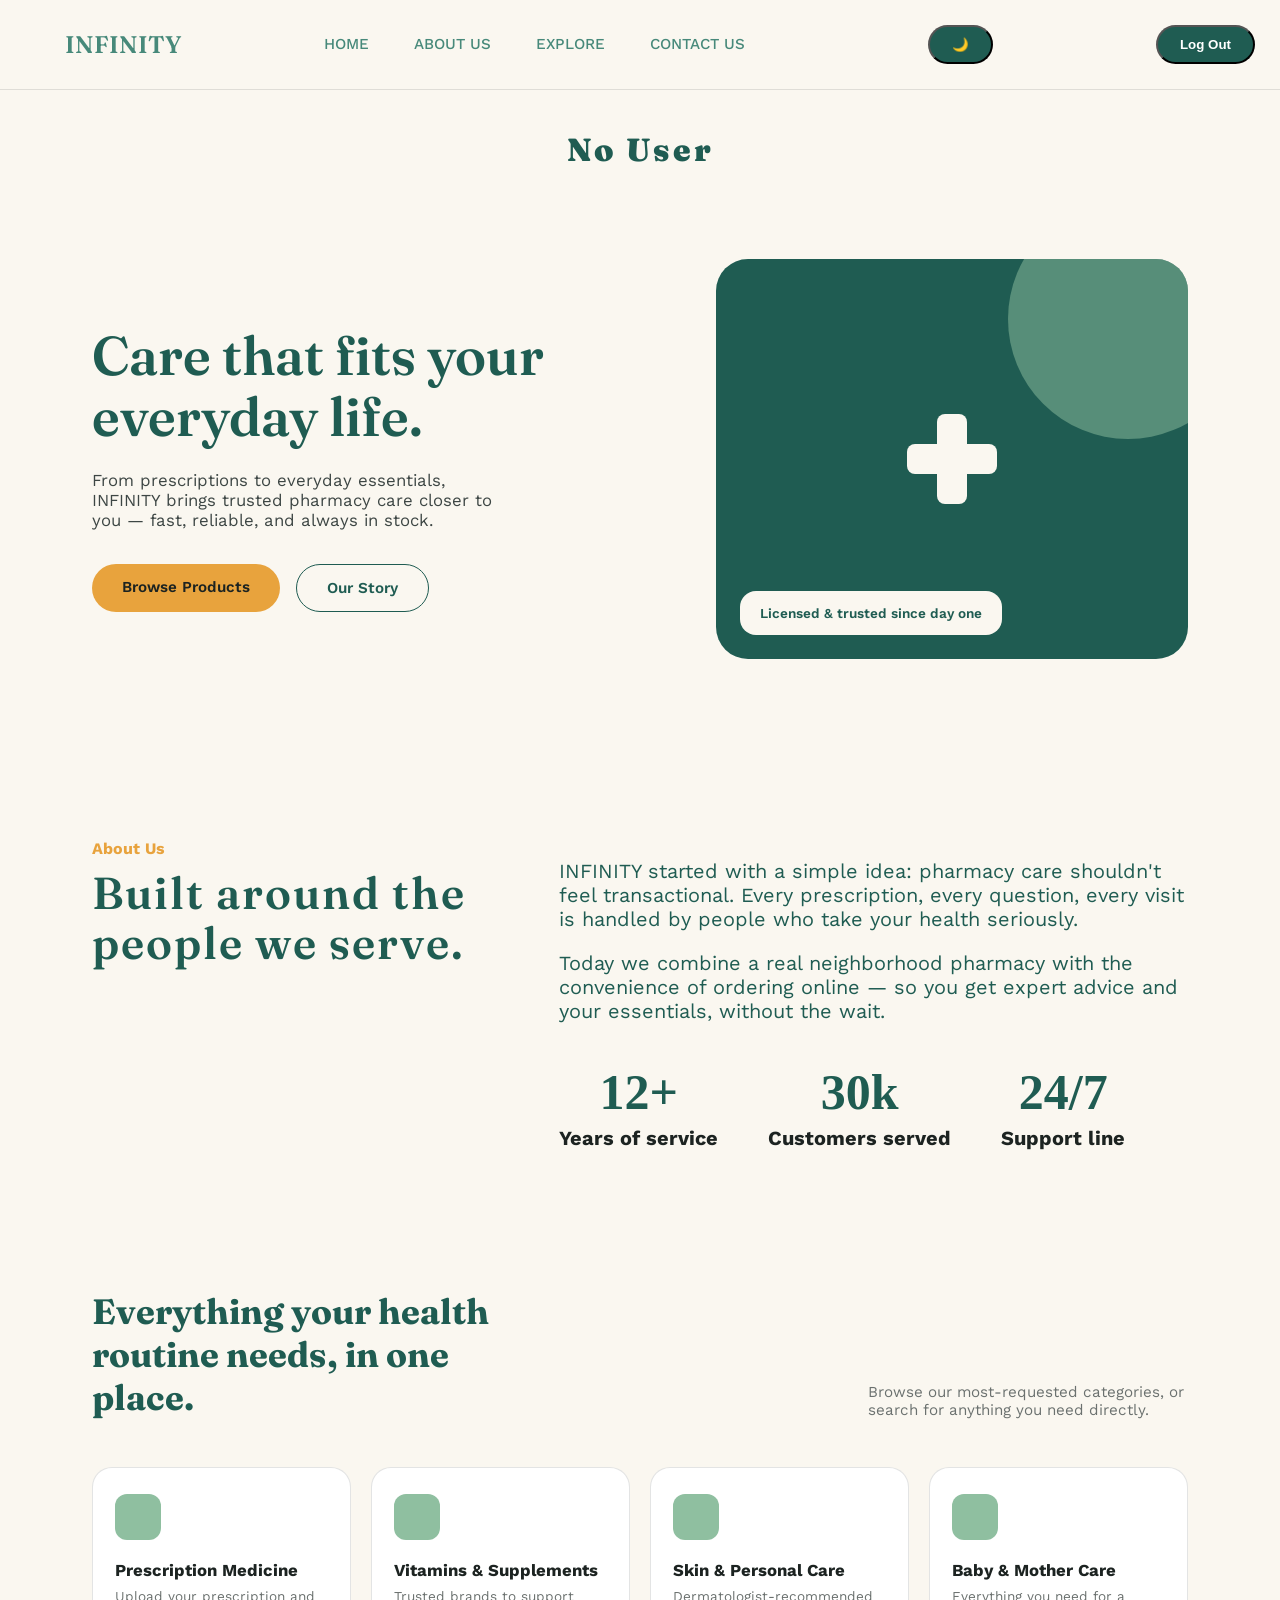
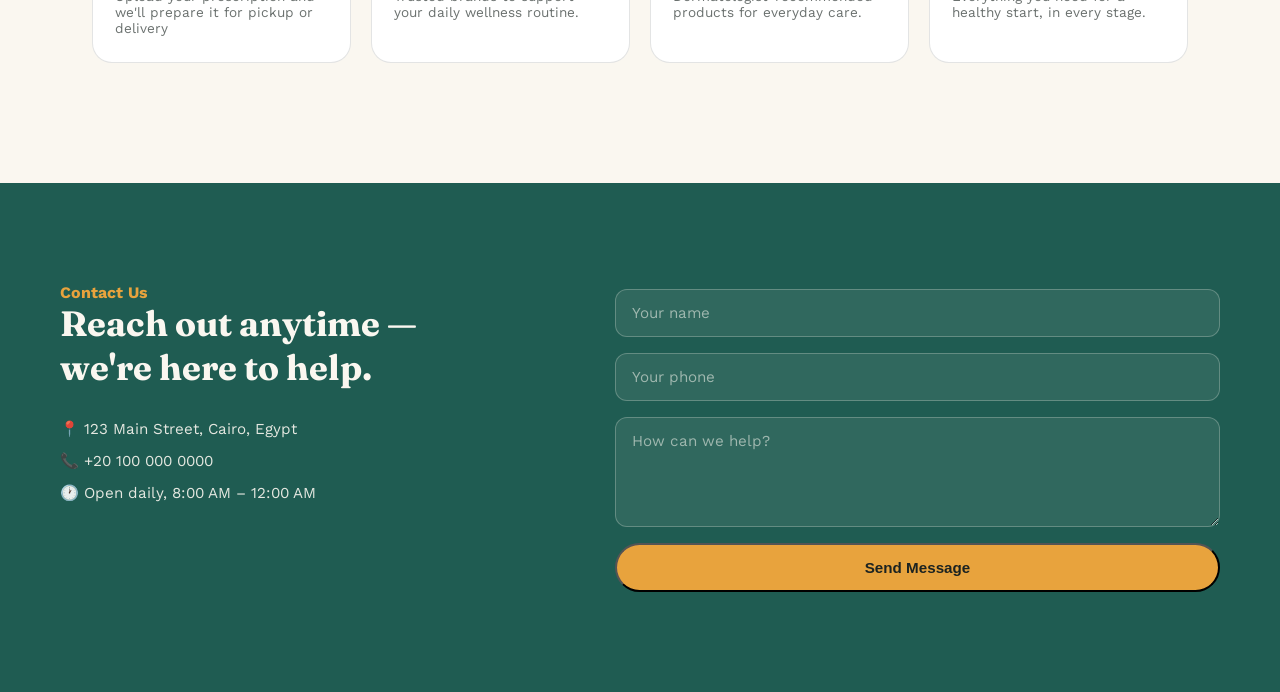
==== wb.html @ 4ef2ed78 "Add files via upload" ====
<!DOCTYPE html>
<html lang="en">

<head>
    <meta charset="UTF-8">
    <meta name="viewport" content="width=device-width, initial-scale=1.0">
    <title>INFINITY</title>
    <link rel="stylesheet" href="wb.css">
    <link
        href="https://fonts.googleapis.com/css2?family=Fraunces:opsz,wght@9..144,400;9..144,500;9..144,600;9..144,700&family=Work+Sans:wght@400;500;600;700&display=swap"
        rel="stylesheet">
    <link rel="preconnect" href="https://fonts.googleapis.com">
    <link rel="preconnect" href="https://fonts.gstatic.com" crossorigin>
</head>

<body onload="check()">
    <nav class="bar">
        <h2>INFINITY</h2>


        <ul>
            <li><a href="#home">HOME</a></li>
            <li><a href="#about">ABOUT US</a></li>
            <li><a href="#explore">EXPLORE</a></li>
            <li><a href="#contact">CONTACT US</a></li>
        </ul>
        <button id="themeToggle" class="ham">🌙</button>
        <button id="#" onclick="logout()">Log Out</button>

    </nav>
    <h2 id="viewname" class="head">No User</h2>
    <section id="home" class="mm">
        <div>
            <h1>Care that fits your everyday life.</h1>
            <p>From prescriptions to everyday essentials, INFINITY brings trusted pharmacy care closer to you — fast,
                reliable, and always in stock.</p>

            <div class="actions">
                <a href="" class="btnone">Browse Products</a>
                <a href="" class="btntwo">Our Story</a>
            </div>

        </div>
        <div class="isual">
            <div class="cross"></div>
            <div class="hero-badge">Licensed &amp; trusted since day one</div>
        </div>
        </div>
    </section>

    <section class="about" id="about">
        <div>
            <div class="section-label">About Us</div>
            <h2 class="uu">Built around the people we serve.</h2>
        </div>
        <div class="about-copy">
            <p>INFINITY started with a simple idea: pharmacy care shouldn't feel transactional. Every prescription,
                every question, every visit is handled by people who take your health seriously.</p>
            <p>Today we combine a real neighborhood pharmacy with the convenience of ordering online — so you get expert
                advice and your essentials, without the wait.</p>
            <div class="about-stats">
                <div>
                    <div class="stat-num">12+</div>
                    <div class="stat-label">Years of service</div>
                </div>
                <div>
                    <div class="stat-num">30k</div>
                    <div class="stat-label">Customers served</div>
                </div>
                <div>
                    <div class="stat-num">24/7</div>
                    <div class="stat-label">Support line</div>
                </div>
            </div>
        </div>
    </section>

    <section class="explore" id="explore">
        <div class="explore-head">
            <h2>Everything your health routine needs, in one place.</h2>
            <p>Browse our most-requested categories, or search for anything you need directly.</p>
        </div>
        <div class="product-grid">
            <div class="product-card">
                <div class="dot"></div>
                <h3>Prescription Medicine </h3>
                <p>Upload your prescription and we'll prepare it for pickup or delivery</p>
            </div>

            <div class="product-card">
                <div class="dot"></div>
                <h3>Vitamins & Supplements</h3>
                <p>Trusted brands to support your daily wellness routine.</p>
            </div>

            <div class="product-card">
                <div class="dot"></div>
                <h3>Skin & Personal Care </h3>
                <p>Dermatologist-recommended products for everyday care.</p>
            </div>

            <div class="product-card">
                <div class="dot"></div>
                <h3>Baby & Mother Care </h3>
                <p>Everything you need for a healthy start, in every stage.</p>
            </div>
        </div>


    </section>


    <section class="contact" id="contact">
        <div class="contact-inner">
            <div>
                <div class="section-label">Contact Us</div>
                <h2>Reach out anytime — we're here to help.</h2>
                <div class="contact-info">
                    <div>📍 123 Main Street, Cairo, Egypt</div>
                    <div>📞 +20 100 000 0000</div>
                    <div>🕐 Open daily, 8:00 AM – 12:00 AM</div>
                </div>
            </div>
            <form>
                <input type="text" placeholder="Your name" id="name">
                <input type="number" placeholder="Your phone" id="email">
                <textarea placeholder="How can we help?" id="area"></textarea>
                <button type="submit" class="btnone" onclick="sendToWhatsApp(event)">Send Message</button>
            </form>
        </div>
    </section>

    <script>
        function check() {
            let name = localStorage.getItem("play");
            if (name) {
                document.getElementById("viewname").innerText = "Welcome Back " + name;
            }
        }

        function logout() {
            localStorage.removeItem("play");
            window.location = "index.html";
        }

        function toggleTheme() {
            let html = document.documentElement;
            let current = html.getAttribute("data-theme");

            if (current === "dark") {
                html.setAttribute("data-theme", "light");
            } else {
                html.setAttribute("data-theme", "dark");
            }
        }

        document.getElementById("themeToggle").addEventListener("click", toggleTheme);
    </script>
</body>

</html>
---- wb.css ----
* {
   padding: 0;
   margin: 0;
   box-sizing: border-box;
   scroll-behavior: smooth;
 }

 :root {

   --cream: #FAF7F0;
   --deep-teal: #1F5C52;
   --sage: #8FBFA0;
   --amber: #E8A33D;
   --ink: #1C2321;
   --line: rgba(28, 35, 33, 0.12);
   --font-display: 'Fraunces', serif;
   --font-body: 'Work Sans', sans-serif;
   --font: 'Lucida Sans', 'Lucida Sans Regular', 'Lucida Grande', 'Lucida Sans Unicode', Geneva, Verdana, sans-serif;

 }

 [data-theme="dark"] {
  --cream: #14201D;
  --deep-teal: #5FAE9B;
  --sage: #6FA898;
  --amber: #E8A33D;
  --ink: #EDEBE6;
  --line: rgba(250, 247, 240, 0.12);
}
 .head {
   font-family: var(--font-display);
   font-size: 32px;
   font-weight: 900;
   padding: 10px 0;
   color: var(--deep-teal);
   font-style: var(--font);
   display: flex;
   justify-content: center;
   align-items: center;
   margin-top: 30px;
   border-radius: 20px;
   letter-spacing: 3px;
 }

 body {
   scroll-behavior: smooth;
   font-family: var(--font-body);
   background: var(--cream);
 }
.ham{
  border-radius: 50%;
  background-color: #E8A33D;
  padding: 30px;
}

 .bar {
   display: flex;
   justify-content: space-between;
   background-color: var(--teal-50);
    position: sticky;
    top: 0;
    z-index: 100;
   padding: 25px;
   background-color: #FAF7F0;
   border-bottom: 1px solid rgba(28, 35, 33, 0.12);
 }

 .bar h2 {
   font-size: 1.5rem;
   font-weight: 600;
   color: #47897A;
   position: relative;
   font-family: var(--font-display);
   left: 40px;
   top: 5px;
   letter-spacing: 0.3px;
 }

 .bar ul {
   list-style-type: none;
 }

 .bar li {
   display: inline-block;
 }

 .bar button {
   background-color: #1F5C52;
   padding: 10px 22px;
   border-radius: 25px;
   color: white;
   font-weight: bold;

 }

 .bar a {
   text-decoration: none;
   margin: 0 10px;
   font-size: 0.95rem;
   font-weight: 500;
   padding: 10px;
   border-radius: 10px;
   color: #47897A;
   transition: 0.3s all ease;
   display: inline-block;
   position: relative;
 }

 .bar a::after {
   content: '';
   position: absolute;
   left: 10px;
   bottom: 4px;
   width: 0;
   height: 2px;
   background: #E8A33D;
   transition: all 0.25s ease;
 }

 .bar a:hover::after {
   width: calc(100% - 20px);
 }

 .mm {
   display: grid;
   align-items: center;
   gap: 48px;
   padding: 80px 32px 100px;
   max-width: 1160px;
   margin: 0 auto;
   grid-template-columns: 1.1fr 0.9fr;
 }

 .mm h1 {
   font-family: var(--font-display);
   font-size: 3.4rem;
   font-weight: 600;
   color: var(--deep-teal);
   line-height: 1.12;
   max-width: 480px;
   margin-top: 20px;
 }

 .mm p {
   margin-top: 22px;
   font-size: 1.05rem;
   max-width: 420px;
   color: #3d4644;
 }

 .actions {
   margin-top: 34px;
   display: flex;
   gap: 16px;
 }

 .btnone {
   background-color: var(--amber);
   color: var(--ink);
   padding: 14px 30px;
   border-radius: 25px;
   text-decoration: none;
   font-weight: 600;
   font-size: 0.95rem;
 }

 .btntwo {
   border: 1.5px solid var(--deep-teal);
   color: var(--deep-teal);
   padding: 14px 30px;
   border-radius: 25px;
   font-weight: 600;
   font-size: 0.95rem;
   text-decoration: none;
 }

 .isual {
   position: relative;
   min-height: 400px;
   background: var(--deep-teal);
   border-radius: 32px;
   display: flex;
   align-items: center;
   justify-content: center;
   overflow: hidden;
 }

 .isual::before {
   content: '';
   position: absolute;
   width: 240px;
   height: 240px;
   background: var(--sage);
   border-radius: 50%;
   top: -60px;
   right: -60px;
   opacity: 0.5;
 }

 .cross {
   width: 90px;
   height: 90px;
   position: relative;
   z-index: 2;
 }

 .cross::before,
 .cross::after {
   content: '';
   position: absolute;
   background: var(--cream);
   border-radius: 8px;
 }

 .cross::before {
   width: 100%;
   height: 30px;
   top: 30px;
 }

 .cross::after {
   width: 30px;
   height: 100%;
   left: 30px;
 }

 .hero-badge {
   position: absolute;
   bottom: 24px;
   left: 24px;
   background: var(--cream);
   padding: 14px 20px;
   border-radius: 16px;
   font-size: 0.85rem;
   font-weight: 600;
   color: var(--deep-teal);
   z-index: 3;
 }

 .about {
   display: grid;
   margin: 0 auto;
   grid-template-columns: 0.6fr 0.9fr;
   max-width: 1160px;
   padding: 80px 32px;
   gap: 48px;
 }

 .stat-num {
   font-size: 50px;
   color: var(--deep-teal);
   font-family: 'Times New Roman', Times, serif;
   text-align: center;
   margin-bottom: 5px;
   font-weight: bold;

 }

 .about-stats {
   display: inline-flex;
   gap: 50px;
   margin-top: 40px;
 }

 .uu {
   font-family: var(--font-display);
   font-size: 2.8rem;
   font-weight: 600;
   color: var(--deep-teal);
   line-height: 1.12;
   max-width: 480px;
   margin-top: 10px;
   letter-spacing: 2px;
 }

 .section-label {
   color: var(--amber);
   font-weight: bold;
 }

 .stat-label {
   font-weight: 700;
   color: var(--ink);
 }

 .about-copy {
   color: var(--deep-teal);
   font-size: 20px;
 }

 .about-copy p {
   margin-top: 20px;
 }

 .product-grid {
   display: grid;
   grid-template-columns: repeat(4, 1fr);
   gap: 20px;
 }

 .product-card {
   background: #fff;
   border: 1px solid var(--line);
   border-radius: 20px;
   padding: 26px 22px;
   transition: all 0.2s ease;
 }

 .product-card:hover {
   border-color: var(--sage);
 }

 .dot {
   width: 46px;
   height: 46px;
   border-radius: 12px;
   background: var(--sage);
   margin-bottom: 20px;
 }

 .product-card h3 {
   font-size: 1.05rem;
   margin-bottom: 8px;
   color: var(--ink);
 }

 .product-card p {
   font-size: 0.85rem;
   color: #6b716f;
 }

 .explore-head {
   display: flex;
   justify-content: space-between;
   align-items: flex-end;
   margin-bottom: 48px;
   flex-wrap: wrap;
   gap: 20px;
 }

 .explore-head h2 {
   font-family: var(--font-display);
   font-size: 2.2rem;
   color: var(--deep-teal);
   max-width: 460px;
 }

 .explore-head p {
   max-width: 320px;
   color: #6b716f;
   font-size: 0.95rem;
 }

 .explore {
   padding: 60px 32px 120px;
   max-width: 1160px;
   margin: 0 auto;
 }

 .contact {
   background: var(--deep-teal);
   color: var(--cream);
   padding: 100px 32px;
 }

 .contact-inner {
   max-width: 1160px;
   margin: 0 auto;
   display: grid;
   grid-template-columns: 0.9fr 1.1fr;
   gap: 60px;
 }

 .contact h2 {
   font-family: var(--font-display);
   font-size: 2.2rem;
   max-width: 380px;
   line-height: 1.25;
 }

 .contact-info {
   margin-top: 30px;
   font-size: 0.95rem;
 }

 .contact-info div {
   margin-bottom: 14px;
   opacity: 0.9;
 }

 form {
   display: flex;
   flex-direction: column;
   gap: 16px;
 }
   input, textarea {
    background: rgba(250,247,240,0.08);
    border: 1px solid rgba(250,247,240,0.25);
    border-radius: 12px;
    padding: 14px 16px;
    color: var(--cream);
    font-family: var(--font-body);
    font-size: 0.95rem;
  }

  input::placeholder, textarea::placeholder { color: rgba(250,247,240,0.55); }

  textarea { resize: vertical; min-height: 110px; }

  form{
    align-self: flex-start;
    margin-top: 6px;
  }
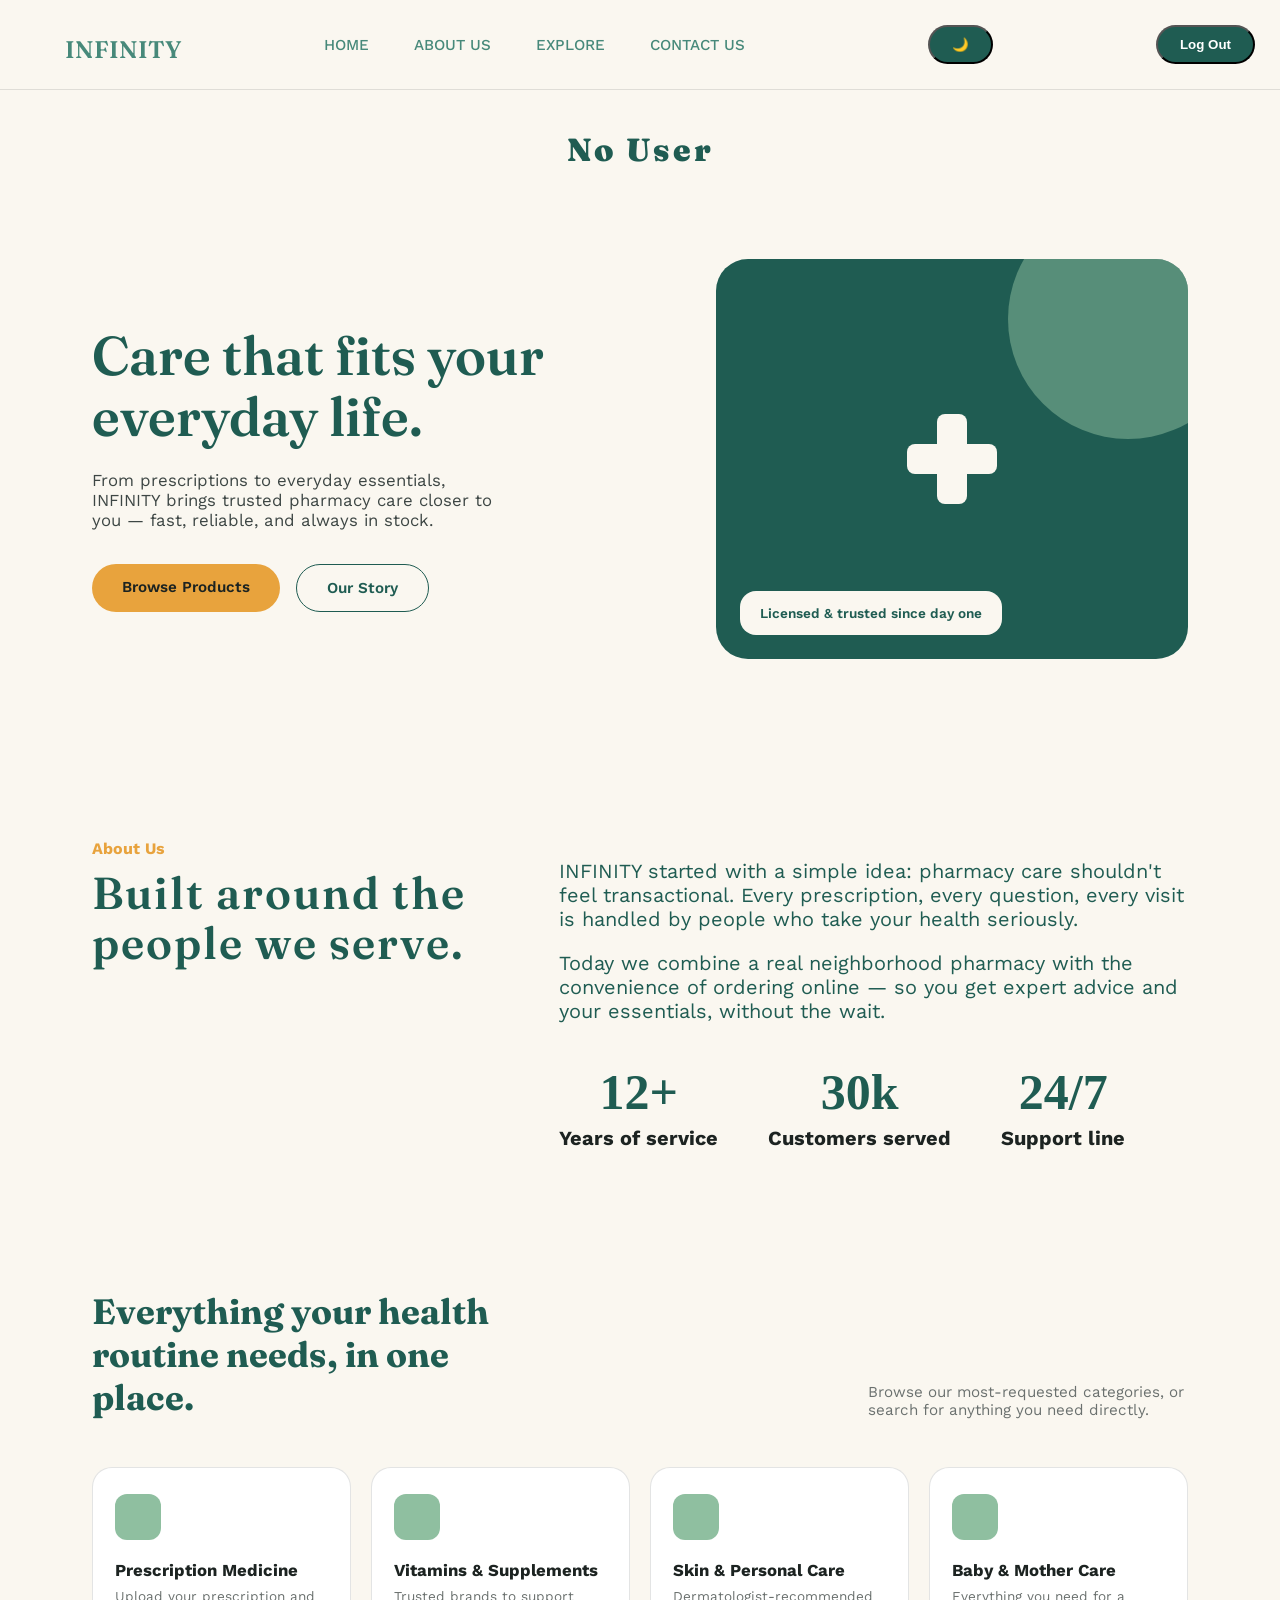
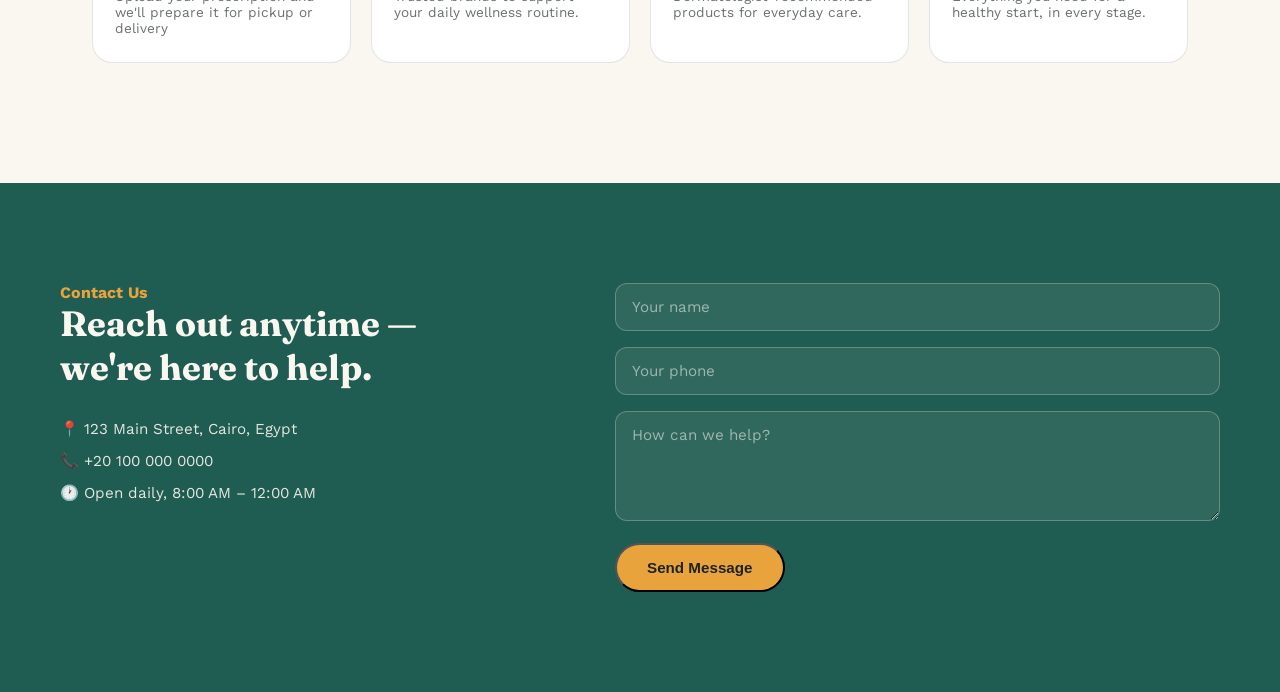
==== commit e30b6395: "Add files via upload" ====
--- a/wb.html
+++ b/wb.html
@@ -1,161 +1,179 @@
-<!DOCTYPE html>
-<html lang="en">
-
-<head>
-    <meta charset="UTF-8">
-    <meta name="viewport" content="width=device-width, initial-scale=1.0">
-    <title>INFINITY</title>
-    <link rel="stylesheet" href="wb.css">
-    <link
-        href="https://fonts.googleapis.com/css2?family=Fraunces:opsz,wght@9..144,400;9..144,500;9..144,600;9..144,700&family=Work+Sans:wght@400;500;600;700&display=swap"
-        rel="stylesheet">
-    <link rel="preconnect" href="https://fonts.googleapis.com">
-    <link rel="preconnect" href="https://fonts.gstatic.com" crossorigin>
-</head>
-
-<body onload="check()">
-    <nav class="bar">
-        <h2>INFINITY</h2>
-
-
-        <ul>
-            <li><a href="#home">HOME</a></li>
-            <li><a href="#about">ABOUT US</a></li>
-            <li><a href="#explore">EXPLORE</a></li>
-            <li><a href="#contact">CONTACT US</a></li>
-        </ul>
-        <button id="themeToggle" class="ham">🌙</button>
-        <button id="#" onclick="logout()">Log Out</button>
-
-    </nav>
-    <h2 id="viewname" class="head">No User</h2>
-    <section id="home" class="mm">
-        <div>
-            <h1>Care that fits your everyday life.</h1>
-            <p>From prescriptions to everyday essentials, INFINITY brings trusted pharmacy care closer to you — fast,
-                reliable, and always in stock.</p>
-
-            <div class="actions">
-                <a href="" class="btnone">Browse Products</a>
-                <a href="" class="btntwo">Our Story</a>
-            </div>
-
-        </div>
-        <div class="isual">
-            <div class="cross"></div>
-            <div class="hero-badge">Licensed &amp; trusted since day one</div>
-        </div>
-        </div>
-    </section>
-
-    <section class="about" id="about">
-        <div>
-            <div class="section-label">About Us</div>
-            <h2 class="uu">Built around the people we serve.</h2>
-        </div>
-        <div class="about-copy">
-            <p>INFINITY started with a simple idea: pharmacy care shouldn't feel transactional. Every prescription,
-                every question, every visit is handled by people who take your health seriously.</p>
-            <p>Today we combine a real neighborhood pharmacy with the convenience of ordering online — so you get expert
-                advice and your essentials, without the wait.</p>
-            <div class="about-stats">
-                <div>
-                    <div class="stat-num">12+</div>
-                    <div class="stat-label">Years of service</div>
-                </div>
-                <div>
-                    <div class="stat-num">30k</div>
-                    <div class="stat-label">Customers served</div>
-                </div>
-                <div>
-                    <div class="stat-num">24/7</div>
-                    <div class="stat-label">Support line</div>
-                </div>
-            </div>
-        </div>
-    </section>
-
-    <section class="explore" id="explore">
-        <div class="explore-head">
-            <h2>Everything your health routine needs, in one place.</h2>
-            <p>Browse our most-requested categories, or search for anything you need directly.</p>
-        </div>
-        <div class="product-grid">
-            <div class="product-card">
-                <div class="dot"></div>
-                <h3>Prescription Medicine </h3>
-                <p>Upload your prescription and we'll prepare it for pickup or delivery</p>
-            </div>
-
-            <div class="product-card">
-                <div class="dot"></div>
-                <h3>Vitamins & Supplements</h3>
-                <p>Trusted brands to support your daily wellness routine.</p>
-            </div>
-
-            <div class="product-card">
-                <div class="dot"></div>
-                <h3>Skin & Personal Care </h3>
-                <p>Dermatologist-recommended products for everyday care.</p>
-            </div>
-
-            <div class="product-card">
-                <div class="dot"></div>
-                <h3>Baby & Mother Care </h3>
-                <p>Everything you need for a healthy start, in every stage.</p>
-            </div>
-        </div>
-
-
-    </section>
-
-
-    <section class="contact" id="contact">
-        <div class="contact-inner">
-            <div>
-                <div class="section-label">Contact Us</div>
-                <h2>Reach out anytime — we're here to help.</h2>
-                <div class="contact-info">
-                    <div>📍 123 Main Street, Cairo, Egypt</div>
-                    <div>📞 +20 100 000 0000</div>
-                    <div>🕐 Open daily, 8:00 AM – 12:00 AM</div>
-                </div>
-            </div>
-            <form>
-                <input type="text" placeholder="Your name" id="name">
-                <input type="number" placeholder="Your phone" id="email">
-                <textarea placeholder="How can we help?" id="area"></textarea>
-                <button type="submit" class="btnone" onclick="sendToWhatsApp(event)">Send Message</button>
-            </form>
-        </div>
-    </section>
-
-    <script>
-        function check() {
-            let name = localStorage.getItem("play");
-            if (name) {
-                document.getElementById("viewname").innerText = "Welcome Back " + name;
-            }
-        }
-
-        function logout() {
-            localStorage.removeItem("play");
-            window.location = "index.html";
-        }
-
-        function toggleTheme() {
-            let html = document.documentElement;
-            let current = html.getAttribute("data-theme");
-
-            if (current === "dark") {
-                html.setAttribute("data-theme", "light");
-            } else {
-                html.setAttribute("data-theme", "dark");
-            }
-        }
-
-        document.getElementById("themeToggle").addEventListener("click", toggleTheme);
-    </script>
-</body>
-
-</html>+<!DOCTYPE html>
+<html lang="en">
+
+<head>
+    <meta charset="UTF-8">
+    <meta name="viewport" content="width=device-width, initial-scale=1.0">
+    <title>INFINITY</title>
+    <link rel="stylesheet" href="wb.css">
+    <link
+        href="https://fonts.googleapis.com/css2?family=Fraunces:opsz,wght@9..144,400;9..144,500;9..144,600;9..144,700&family=Work+Sans:wght@400;500;600;700&display=swap"
+        rel="stylesheet">
+    <link rel="preconnect" href="https://fonts.googleapis.com">
+    <link rel="preconnect" href="https://fonts.gstatic.com" crossorigin>
+</head>
+
+<body onload="check()">
+<nav class="bar">
+    <h2>INFINITY</h2>
+    <ul id="navLinks">
+        <li><a href="#home">HOME</a></li>
+        <li><a href="#about">ABOUT US</a></li>
+        <li><a href="#explore">EXPLORE</a></li>
+        <li><a href="#contact">CONTACT US</a></li>
+    </ul>
+    <button id="themeToggle">🌙</button>
+    <button id="#" onclick="logout()">Log Out</button>
+    <button id="hamburger" class="ham-btn">☰</button>
+</nav>
+    <h2 id="viewname" class="head">No User</h2>
+    <section id="home" class="mm">
+        <div>
+            <h1>Care that fits your everyday life.</h1>
+            <p>From prescriptions to everyday essentials, INFINITY brings trusted pharmacy care closer to you — fast,
+                reliable, and always in stock.</p>
+
+            <div class="actions">
+                <a href="" class="btnone">Browse Products</a>
+                <a href="" class="btntwo">Our Story</a>
+            </div>
+
+        </div>
+        <div class="isual">
+            <div class="cross"></div>
+            <div class="hero-badge">Licensed &amp; trusted since day one</div>
+        </div>
+    </section>
+
+    <section class="about" id="about">
+        <div>
+            <div class="section-label">About Us</div>
+            <h2 class="uu">Built around the people we serve.</h2>
+        </div>
+        <div class="about-copy">
+            <p>INFINITY started with a simple idea: pharmacy care shouldn't feel transactional. Every prescription,
+                every question, every visit is handled by people who take your health seriously.</p>
+            <p>Today we combine a real neighborhood pharmacy with the convenience of ordering online — so you get expert
+                advice and your essentials, without the wait.</p>
+            <div class="about-stats">
+                <div>
+                    <div class="stat-num">12+</div>
+                    <div class="stat-label">Years of service</div>
+                </div>
+                <div>
+                    <div class="stat-num">30k</div>
+                    <div class="stat-label">Customers served</div>
+                </div>
+                <div>
+                    <div class="stat-num">24/7</div>
+                    <div class="stat-label">Support line</div>
+                </div>
+            </div>
+        </div>
+    </section>
+
+    <section class="explore" id="explore">
+        <div class="explore-head">
+            <h2>Everything your health routine needs, in one place.</h2>
+            <p>Browse our most-requested categories, or search for anything you need directly.</p>
+        </div>
+        <div class="product-grid">
+            <div class="product-card">
+                <div class="dot"></div>
+                <h3>Prescription Medicine </h3>
+                <p>Upload your prescription and we'll prepare it for pickup or delivery</p>
+            </div>
+
+            <div class="product-card">
+                <div class="dot"></div>
+                <h3>Vitamins & Supplements</h3>
+                <p>Trusted brands to support your daily wellness routine.</p>
+            </div>
+
+            <div class="product-card">
+                <div class="dot"></div>
+                <h3>Skin & Personal Care </h3>
+                <p>Dermatologist-recommended products for everyday care.</p>
+            </div>
+
+            <div class="product-card">
+                <div class="dot"></div>
+                <h3>Baby & Mother Care </h3>
+                <p>Everything you need for a healthy start, in every stage.</p>
+            </div>
+        </div>
+
+
+    </section>
+
+
+    <section class="contact" id="contact">
+        <div class="contact-inner">
+            <div>
+                <div class="section-label">Contact Us</div>
+                <h2>Reach out anytime — we're here to help.</h2>
+                <div class="contact-info">
+                    <div>📍 123 Main Street, Cairo, Egypt</div>
+                    <div>📞 +20 100 000 0000</div>
+                    <div>🕐 Open daily, 8:00 AM – 12:00 AM</div>
+                </div>
+            </div>
+            <form onsubmit="sendToWhatsApp(event)">
+                <input type="text" placeholder="Your name" id="name">
+                <input type="tel" placeholder="Your phone" id="email">
+                <textarea placeholder="How can we help?" id="area"></textarea>
+                <button type="submit" class="btnone">Send Message</button>
+            </form>
+        </div>
+    </section>
+
+    <script>
+        function check() {
+            let name = localStorage.getItem("play");
+            if (name) {
+                document.getElementById("viewname").innerText = "Welcome Back " + name;
+            }
+        }
+
+        function logout() {
+            localStorage.removeItem("play");
+            window.location = "index.html";
+        }
+
+        function toggleTheme() {
+            let html = document.documentElement;
+            let current = html.getAttribute("data-theme");
+
+            if (current === "dark") {
+                html.setAttribute("data-theme", "light");
+            } else {
+                html.setAttribute("data-theme", "dark");
+            }
+        }
+
+        document.getElementById("themeToggle").addEventListener("click", toggleTheme);
+
+        function toggleMenu() {
+            document.getElementById("navLinks").classList.toggle("show");
+        }
+
+        document.getElementById("hamburger").addEventListener("click", toggleMenu);
+
+        function sendToWhatsApp(event) {
+            event.preventDefault();
+            let name = document.getElementById("name").value;
+            let email = document.getElementById("email").value;
+            let message = document.getElementById("area").value;
+
+            let text = "New Message From " + name + '\n' + "The Phone is: " + email + '\n' + "The Message is: " + message;
+
+            let pn = "201211196313";
+
+            let url = "https://wa.me/" + pn + "?text=" + encodeURIComponent(text);
+
+            window.open(url, "_blank");
+        }
+    </script>
+</body>
+
+</html>
--- a/wb.css
+++ b/wb.css
@@ -1,414 +1,550 @@
- * {
-   padding: 0;
-   margin: 0;
-   box-sizing: border-box;
-   scroll-behavior: smooth;
- }
-
- :root {
-
-   --cream: #FAF7F0;
-   --deep-teal: #1F5C52;
-   --sage: #8FBFA0;
-   --amber: #E8A33D;
-   --ink: #1C2321;
-   --line: rgba(28, 35, 33, 0.12);
-   --font-display: 'Fraunces', serif;
-   --font-body: 'Work Sans', sans-serif;
-   --font: 'Lucida Sans', 'Lucida Sans Regular', 'Lucida Grande', 'Lucida Sans Unicode', Geneva, Verdana, sans-serif;
-
- }
-
- [data-theme="dark"] {
-  --cream: #14201D;
-  --deep-teal: #5FAE9B;
-  --sage: #6FA898;
-  --amber: #E8A33D;
-  --ink: #EDEBE6;
-  --line: rgba(250, 247, 240, 0.12);
-}
- .head {
-   font-family: var(--font-display);
-   font-size: 32px;
-   font-weight: 900;
-   padding: 10px 0;
-   color: var(--deep-teal);
-   font-style: var(--font);
-   display: flex;
-   justify-content: center;
-   align-items: center;
-   margin-top: 30px;
-   border-radius: 20px;
-   letter-spacing: 3px;
- }
-
- body {
-   scroll-behavior: smooth;
-   font-family: var(--font-body);
-   background: var(--cream);
- }
-.ham{
-  border-radius: 50%;
-  background-color: #E8A33D;
-  padding: 30px;
-}
-
- .bar {
-   display: flex;
-   justify-content: space-between;
-   background-color: var(--teal-50);
-    position: sticky;
-    top: 0;
-    z-index: 100;
-   padding: 25px;
-   background-color: #FAF7F0;
-   border-bottom: 1px solid rgba(28, 35, 33, 0.12);
- }
-
- .bar h2 {
-   font-size: 1.5rem;
-   font-weight: 600;
-   color: #47897A;
-   position: relative;
-   font-family: var(--font-display);
-   left: 40px;
-   top: 5px;
-   letter-spacing: 0.3px;
- }
-
- .bar ul {
-   list-style-type: none;
- }
-
- .bar li {
-   display: inline-block;
- }
-
- .bar button {
-   background-color: #1F5C52;
-   padding: 10px 22px;
-   border-radius: 25px;
-   color: white;
-   font-weight: bold;
-
- }
-
- .bar a {
-   text-decoration: none;
-   margin: 0 10px;
-   font-size: 0.95rem;
-   font-weight: 500;
-   padding: 10px;
-   border-radius: 10px;
-   color: #47897A;
-   transition: 0.3s all ease;
-   display: inline-block;
-   position: relative;
- }
-
- .bar a::after {
-   content: '';
-   position: absolute;
-   left: 10px;
-   bottom: 4px;
-   width: 0;
-   height: 2px;
-   background: #E8A33D;
-   transition: all 0.25s ease;
- }
-
- .bar a:hover::after {
-   width: calc(100% - 20px);
- }
-
- .mm {
-   display: grid;
-   align-items: center;
-   gap: 48px;
-   padding: 80px 32px 100px;
-   max-width: 1160px;
-   margin: 0 auto;
-   grid-template-columns: 1.1fr 0.9fr;
- }
-
- .mm h1 {
-   font-family: var(--font-display);
-   font-size: 3.4rem;
-   font-weight: 600;
-   color: var(--deep-teal);
-   line-height: 1.12;
-   max-width: 480px;
-   margin-top: 20px;
- }
-
- .mm p {
-   margin-top: 22px;
-   font-size: 1.05rem;
-   max-width: 420px;
-   color: #3d4644;
- }
-
- .actions {
-   margin-top: 34px;
-   display: flex;
-   gap: 16px;
- }
-
- .btnone {
-   background-color: var(--amber);
-   color: var(--ink);
-   padding: 14px 30px;
-   border-radius: 25px;
-   text-decoration: none;
-   font-weight: 600;
-   font-size: 0.95rem;
- }
-
- .btntwo {
-   border: 1.5px solid var(--deep-teal);
-   color: var(--deep-teal);
-   padding: 14px 30px;
-   border-radius: 25px;
-   font-weight: 600;
-   font-size: 0.95rem;
-   text-decoration: none;
- }
-
- .isual {
-   position: relative;
-   min-height: 400px;
-   background: var(--deep-teal);
-   border-radius: 32px;
-   display: flex;
-   align-items: center;
-   justify-content: center;
-   overflow: hidden;
- }
-
- .isual::before {
-   content: '';
-   position: absolute;
-   width: 240px;
-   height: 240px;
-   background: var(--sage);
-   border-radius: 50%;
-   top: -60px;
-   right: -60px;
-   opacity: 0.5;
- }
-
- .cross {
-   width: 90px;
-   height: 90px;
-   position: relative;
-   z-index: 2;
- }
-
- .cross::before,
- .cross::after {
-   content: '';
-   position: absolute;
-   background: var(--cream);
-   border-radius: 8px;
- }
-
- .cross::before {
-   width: 100%;
-   height: 30px;
-   top: 30px;
- }
-
- .cross::after {
-   width: 30px;
-   height: 100%;
-   left: 30px;
- }
-
- .hero-badge {
-   position: absolute;
-   bottom: 24px;
-   left: 24px;
-   background: var(--cream);
-   padding: 14px 20px;
-   border-radius: 16px;
-   font-size: 0.85rem;
-   font-weight: 600;
-   color: var(--deep-teal);
-   z-index: 3;
- }
-
- .about {
-   display: grid;
-   margin: 0 auto;
-   grid-template-columns: 0.6fr 0.9fr;
-   max-width: 1160px;
-   padding: 80px 32px;
-   gap: 48px;
- }
-
- .stat-num {
-   font-size: 50px;
-   color: var(--deep-teal);
-   font-family: 'Times New Roman', Times, serif;
-   text-align: center;
-   margin-bottom: 5px;
-   font-weight: bold;
-
- }
-
- .about-stats {
-   display: inline-flex;
-   gap: 50px;
-   margin-top: 40px;
- }
-
- .uu {
-   font-family: var(--font-display);
-   font-size: 2.8rem;
-   font-weight: 600;
-   color: var(--deep-teal);
-   line-height: 1.12;
-   max-width: 480px;
-   margin-top: 10px;
-   letter-spacing: 2px;
- }
-
- .section-label {
-   color: var(--amber);
-   font-weight: bold;
- }
-
- .stat-label {
-   font-weight: 700;
-   color: var(--ink);
- }
-
- .about-copy {
-   color: var(--deep-teal);
-   font-size: 20px;
- }
-
- .about-copy p {
-   margin-top: 20px;
- }
-
- .product-grid {
-   display: grid;
-   grid-template-columns: repeat(4, 1fr);
-   gap: 20px;
- }
-
- .product-card {
-   background: #fff;
-   border: 1px solid var(--line);
-   border-radius: 20px;
-   padding: 26px 22px;
-   transition: all 0.2s ease;
- }
-
- .product-card:hover {
-   border-color: var(--sage);
- }
-
- .dot {
-   width: 46px;
-   height: 46px;
-   border-radius: 12px;
-   background: var(--sage);
-   margin-bottom: 20px;
- }
-
- .product-card h3 {
-   font-size: 1.05rem;
-   margin-bottom: 8px;
-   color: var(--ink);
- }
-
- .product-card p {
-   font-size: 0.85rem;
-   color: #6b716f;
- }
-
- .explore-head {
-   display: flex;
-   justify-content: space-between;
-   align-items: flex-end;
-   margin-bottom: 48px;
-   flex-wrap: wrap;
-   gap: 20px;
- }
-
- .explore-head h2 {
-   font-family: var(--font-display);
-   font-size: 2.2rem;
-   color: var(--deep-teal);
-   max-width: 460px;
- }
-
- .explore-head p {
-   max-width: 320px;
-   color: #6b716f;
-   font-size: 0.95rem;
- }
-
- .explore {
-   padding: 60px 32px 120px;
-   max-width: 1160px;
-   margin: 0 auto;
- }
-
- .contact {
-   background: var(--deep-teal);
-   color: var(--cream);
-   padding: 100px 32px;
- }
-
- .contact-inner {
-   max-width: 1160px;
-   margin: 0 auto;
-   display: grid;
-   grid-template-columns: 0.9fr 1.1fr;
-   gap: 60px;
- }
-
- .contact h2 {
-   font-family: var(--font-display);
-   font-size: 2.2rem;
-   max-width: 380px;
-   line-height: 1.25;
- }
-
- .contact-info {
-   margin-top: 30px;
-   font-size: 0.95rem;
- }
-
- .contact-info div {
-   margin-bottom: 14px;
-   opacity: 0.9;
- }
-
- form {
-   display: flex;
-   flex-direction: column;
-   gap: 16px;
- }
-   input, textarea {
-    background: rgba(250,247,240,0.08);
-    border: 1px solid rgba(250,247,240,0.25);
-    border-radius: 12px;
-    padding: 14px 16px;
-    color: var(--cream);
-    font-family: var(--font-body);
-    font-size: 0.95rem;
-  }
-
-  input::placeholder, textarea::placeholder { color: rgba(250,247,240,0.55); }
-
-  textarea { resize: vertical; min-height: 110px; }
-
-  form{
-    align-self: flex-start;
-    margin-top: 6px;
-  }
-  +* {
+   padding: 0;
+   margin: 0;
+   box-sizing: border-box;
+   scroll-behavior: smooth;
+ }
+
+ :root {
+
+   --cream: #FAF7F0;
+   --deep-teal: #1F5C52;
+   --sage: #8FBFA0;
+   --amber: #E8A33D;
+   --ink: #1C2321;
+   --line: rgba(28, 35, 33, 0.12);
+   --font-display: 'Fraunces', serif;
+   --font-body: 'Work Sans', sans-serif;
+   --font: 'Lucida Sans', 'Lucida Sans Regular', 'Lucida Grande', 'Lucida Sans Unicode', Geneva, Verdana, sans-serif;
+
+ }
+
+ [data-theme="dark"] {
+  --cream: #14201D;
+  --deep-teal: #5FAE9B;
+  --sage: #6FA898;
+  --amber: #E8A33D;
+  --ink: #EDEBE6;
+  --line: rgba(250, 247, 240, 0.12);
+}
+ .head {
+   font-family: var(--font-display);
+   font-size: 32px;
+   font-weight: 900;
+   padding: 10px 0;
+   color: var(--deep-teal);
+   font-style: var(--font);
+   display: flex;
+   justify-content: center;
+   align-items: center;
+   margin-top: 30px;
+   border-radius: 20px;
+   letter-spacing: 3px;
+ }
+
+ body {
+   scroll-behavior: smooth;
+   font-family: var(--font-body);
+   background: var(--cream);
+ }
+.ham{
+  border-radius: 50%;
+  background-color: #E8A33D;
+  padding: 30px;
+}
+
+/* زرار الهمبرجر: مخفي على الشاشات الكبيرة، هيظهر بس في الـ media query تحت */
+.ham-btn {
+    display: none;
+    background: none;
+    border: none;
+    font-size: 1.8rem;
+    color: var(--deep-teal);
+    cursor: pointer;
+}
+
+ .bar {
+   display: flex;
+   justify-content: space-between;
+   align-items: center;
+   background-color: var(--teal-50);
+    position: sticky;
+    top: 0;
+    z-index: 100;
+   padding: 25px;
+   background-color: #FAF7F0;
+   border-bottom: 1px solid rgba(28, 35, 33, 0.12);
+ }
+
+ .bar h2 {
+   font-size: 1.5rem;
+   font-weight: 600;
+   color: #47897A;
+   position: relative;
+   font-family: var(--font-display);
+   left: 40px;
+   top: 5px;
+   letter-spacing: 0.3px;
+ }
+
+ .bar ul {
+   list-style-type: none;
+ }
+
+ .bar li {
+   display: inline-block;
+ }
+
+ .bar button {
+   background-color: #1F5C52;
+   padding: 10px 22px;
+   border-radius: 25px;
+   color: white;
+   font-weight: bold;
+
+ }
+
+ .bar a {
+   text-decoration: none;
+   margin: 0 10px;
+   font-size: 0.95rem;
+   font-weight: 500;
+   padding: 10px;
+   border-radius: 10px;
+   color: #47897A;
+   transition: 0.3s all ease;
+   display: inline-block;
+   position: relative;
+ }
+
+ .bar a::after {
+   content: '';
+   position: absolute;
+   left: 10px;
+   bottom: 4px;
+   width: 0;
+   height: 2px;
+   background: #E8A33D;
+   transition: all 0.25s ease;
+ }
+
+ .bar a:hover::after {
+   width: calc(100% - 20px);
+ }
+
+ .mm {
+   display: grid;
+   align-items: center;
+   gap: 48px;
+   padding: 80px 32px 100px;
+   max-width: 1160px;
+   margin: 0 auto;
+   grid-template-columns: 1.1fr 0.9fr;
+ }
+
+ .mm h1 {
+   font-family: var(--font-display);
+   font-size: 3.4rem;
+   font-weight: 600;
+   color: var(--deep-teal);
+   line-height: 1.12;
+   max-width: 480px;
+   margin-top: 20px;
+ }
+
+ .mm p {
+   margin-top: 22px;
+   font-size: 1.05rem;
+   max-width: 420px;
+   color: #3d4644;
+ }
+
+ .actions {
+   margin-top: 34px;
+   display: flex;
+   gap: 16px;
+ }
+
+ .btnone {
+   background-color: var(--amber);
+   color: var(--ink);
+   padding: 14px 30px;
+   border-radius: 25px;
+   text-decoration: none;
+   font-weight: 600;
+   font-size: 0.95rem;
+ }
+
+ .btntwo {
+   border: 1.5px solid var(--deep-teal);
+   color: var(--deep-teal);
+   padding: 14px 30px;
+   border-radius: 25px;
+   font-weight: 600;
+   font-size: 0.95rem;
+   text-decoration: none;
+ }
+
+ .isual {
+   position: relative;
+   min-height: 400px;
+   background: var(--deep-teal);
+   border-radius: 32px;
+   display: flex;
+   align-items: center;
+   justify-content: center;
+   overflow: hidden;
+ }
+
+ .isual::before {
+   content: '';
+   position: absolute;
+   width: 240px;
+   height: 240px;
+   background: var(--sage);
+   border-radius: 50%;
+   top: -60px;
+   right: -60px;
+   opacity: 0.5;
+ }
+
+ .cross {
+   width: 90px;
+   height: 90px;
+   position: relative;
+   z-index: 2;
+ }
+
+ .cross::before,
+ .cross::after {
+   content: '';
+   position: absolute;
+   background: var(--cream);
+   border-radius: 8px;
+ }
+
+ .cross::before {
+   width: 100%;
+   height: 30px;
+   top: 30px;
+ }
+
+ .cross::after {
+   width: 30px;
+   height: 100%;
+   left: 30px;
+ }
+
+ .hero-badge {
+   position: absolute;
+   bottom: 24px;
+   left: 24px;
+   background: var(--cream);
+   padding: 14px 20px;
+   border-radius: 16px;
+   font-size: 0.85rem;
+   font-weight: 600;
+   color: var(--deep-teal);
+   z-index: 3;
+ }
+
+ .about {
+   display: grid;
+   margin: 0 auto;
+   grid-template-columns: 0.6fr 0.9fr;
+   max-width: 1160px;
+   padding: 80px 32px;
+   gap: 48px;
+ }
+
+ .stat-num {
+   font-size: 50px;
+   color: var(--deep-teal);
+   font-family: 'Times New Roman', Times, serif;
+   text-align: center;
+   margin-bottom: 5px;
+   font-weight: bold;
+
+ }
+
+ .about-stats {
+   display: inline-flex;
+   gap: 50px;
+   margin-top: 40px;
+ }
+
+ .uu {
+   font-family: var(--font-display);
+   font-size: 2.8rem;
+   font-weight: 600;
+   color: var(--deep-teal);
+   line-height: 1.12;
+   max-width: 480px;
+   margin-top: 10px;
+   letter-spacing: 2px;
+ }
+
+ .section-label {
+   color: var(--amber);
+   font-weight: bold;
+ }
+
+ .stat-label {
+   font-weight: 700;
+   color: var(--ink);
+ }
+
+ .about-copy {
+   color: var(--deep-teal);
+   font-size: 20px;
+ }
+
+ .about-copy p {
+   margin-top: 20px;
+ }
+
+ .product-grid {
+   display: grid;
+   grid-template-columns: repeat(4, 1fr);
+   gap: 20px;
+ }
+
+ .product-card {
+   background: #fff;
+   border: 1px solid var(--line);
+   border-radius: 20px;
+   padding: 26px 22px;
+   transition: all 0.2s ease;
+ }
+
+ .product-card:hover {
+   border-color: var(--sage);
+ }
+
+ .dot {
+   width: 46px;
+   height: 46px;
+   border-radius: 12px;
+   background: var(--sage);
+   margin-bottom: 20px;
+ }
+
+ .product-card h3 {
+   font-size: 1.05rem;
+   margin-bottom: 8px;
+   color: var(--ink);
+ }
+
+ .product-card p {
+   font-size: 0.85rem;
+   color: #6b716f;
+ }
+
+ .explore-head {
+   display: flex;
+   justify-content: space-between;
+   align-items: flex-end;
+   margin-bottom: 48px;
+   flex-wrap: wrap;
+   gap: 20px;
+ }
+
+ .explore-head h2 {
+   font-family: var(--font-display);
+   font-size: 2.2rem;
+   color: var(--deep-teal);
+   max-width: 460px;
+ }
+
+ .explore-head p {
+   max-width: 320px;
+   color: #6b716f;
+   font-size: 0.95rem;
+ }
+
+ .explore {
+   padding: 60px 32px 120px;
+   max-width: 1160px;
+   margin: 0 auto;
+ }
+
+ .contact {
+   background: var(--deep-teal);
+   color: var(--cream);
+   padding: 100px 32px;
+ }
+
+ .contact-inner {
+   max-width: 1160px;
+   margin: 0 auto;
+   display: grid;
+   grid-template-columns: 0.9fr 1.1fr;
+   gap: 60px;
+ }
+
+ .contact h2 {
+   font-family: var(--font-display);
+   font-size: 2.2rem;
+   max-width: 380px;
+   line-height: 1.25;
+ }
+
+ .contact-info {
+   margin-top: 30px;
+   font-size: 0.95rem;
+ }
+
+ .contact-info div {
+   margin-bottom: 14px;
+   opacity: 0.9;
+ }
+
+ form {
+   display: flex;
+   flex-direction: column;
+   gap: 16px;
+ }
+   input, textarea {
+    background: rgba(250,247,240,0.08);
+    border: 1px solid rgba(250,247,240,0.25);
+    border-radius: 12px;
+    padding: 14px 16px;
+    color: var(--cream);
+    font-family: var(--font-body);
+    font-size: 0.95rem;
+  }
+
+  input::placeholder, textarea::placeholder { color: rgba(250,247,240,0.55); }
+
+  textarea { resize: vertical; min-height: 110px; }
+
+  form .btnone{
+    align-self: flex-start;
+    margin-top: 6px;
+  }
+
+  /* ==================== RESPONSIVE ==================== */
+
+@media (max-width: 900px) {
+  .bar {
+    flex-wrap: wrap;
+    padding: 15px;
+  }
+
+  .bar h2 {
+    left: 0;
+    top: 0;
+  }
+
+  /* هنا بس، جوه الموبايل، نخفي القائمة الأصلية ونظهر الهمبرجر */
+  .bar ul {
+    display: none;
+    position: absolute;
+    top: 100%;
+    left: 0;
+    right: 0;
+    background: var(--cream);
+    flex-direction: column;
+    padding: 20px;
+    border-bottom: 1px solid var(--line);
+  }
+
+  .bar ul.show {
+    display: flex;
+  }
+
+  .bar li {
+    display: block;
+    text-align: center;
+    margin: 8px 0;
+  }
+
+  .ham-btn {
+    display: block;
+  }
+
+  .mm {
+    grid-template-columns: 1fr;
+    padding: 40px 20px 60px;
+    text-align: center;
+  }
+
+  .mm h1 {
+    font-size: 2.2rem;
+    max-width: 100%;
+    margin-left: auto;
+    margin-right: auto;
+  }
+
+  .mm p {
+    max-width: 100%;
+    margin-left: auto;
+    margin-right: auto;
+  }
+
+  .actions {
+    justify-content: center;
+  }
+
+  .about {
+    grid-template-columns: 1fr;
+    padding: 40px 20px;
+    text-align: center;
+  }
+
+  .uu {
+    max-width: 100%;
+    font-size: 2rem;
+  }
+
+  .about-stats {
+    justify-content: center;
+    flex-wrap: wrap;
+    gap: 24px;
+  }
+
+  .product-grid {
+    grid-template-columns: repeat(2, 1fr);
+  }
+
+  .explore {
+    padding: 40px 20px 60px;
+  }
+
+  .explore-head {
+    flex-direction: column;
+    align-items: flex-start;
+  }
+
+  .contact-inner {
+    grid-template-columns: 1fr;
+    gap: 30px;
+  }
+
+  .contact {
+    padding: 60px 20px;
+  }
+
+  .contact h2 {
+    max-width: 100%;
+  }
+}
+
+@media (max-width: 520px) {
+  .bar button {
+    padding: 8px 16px;
+    font-size: 0.85rem;
+  }
+
+  .mm h1 {
+    font-size: 1.8rem;
+  }
+
+  .product-grid {
+    grid-template-columns: 1fr;
+  }
+
+  .stat-num {
+    font-size: 36px;
+  }
+}
